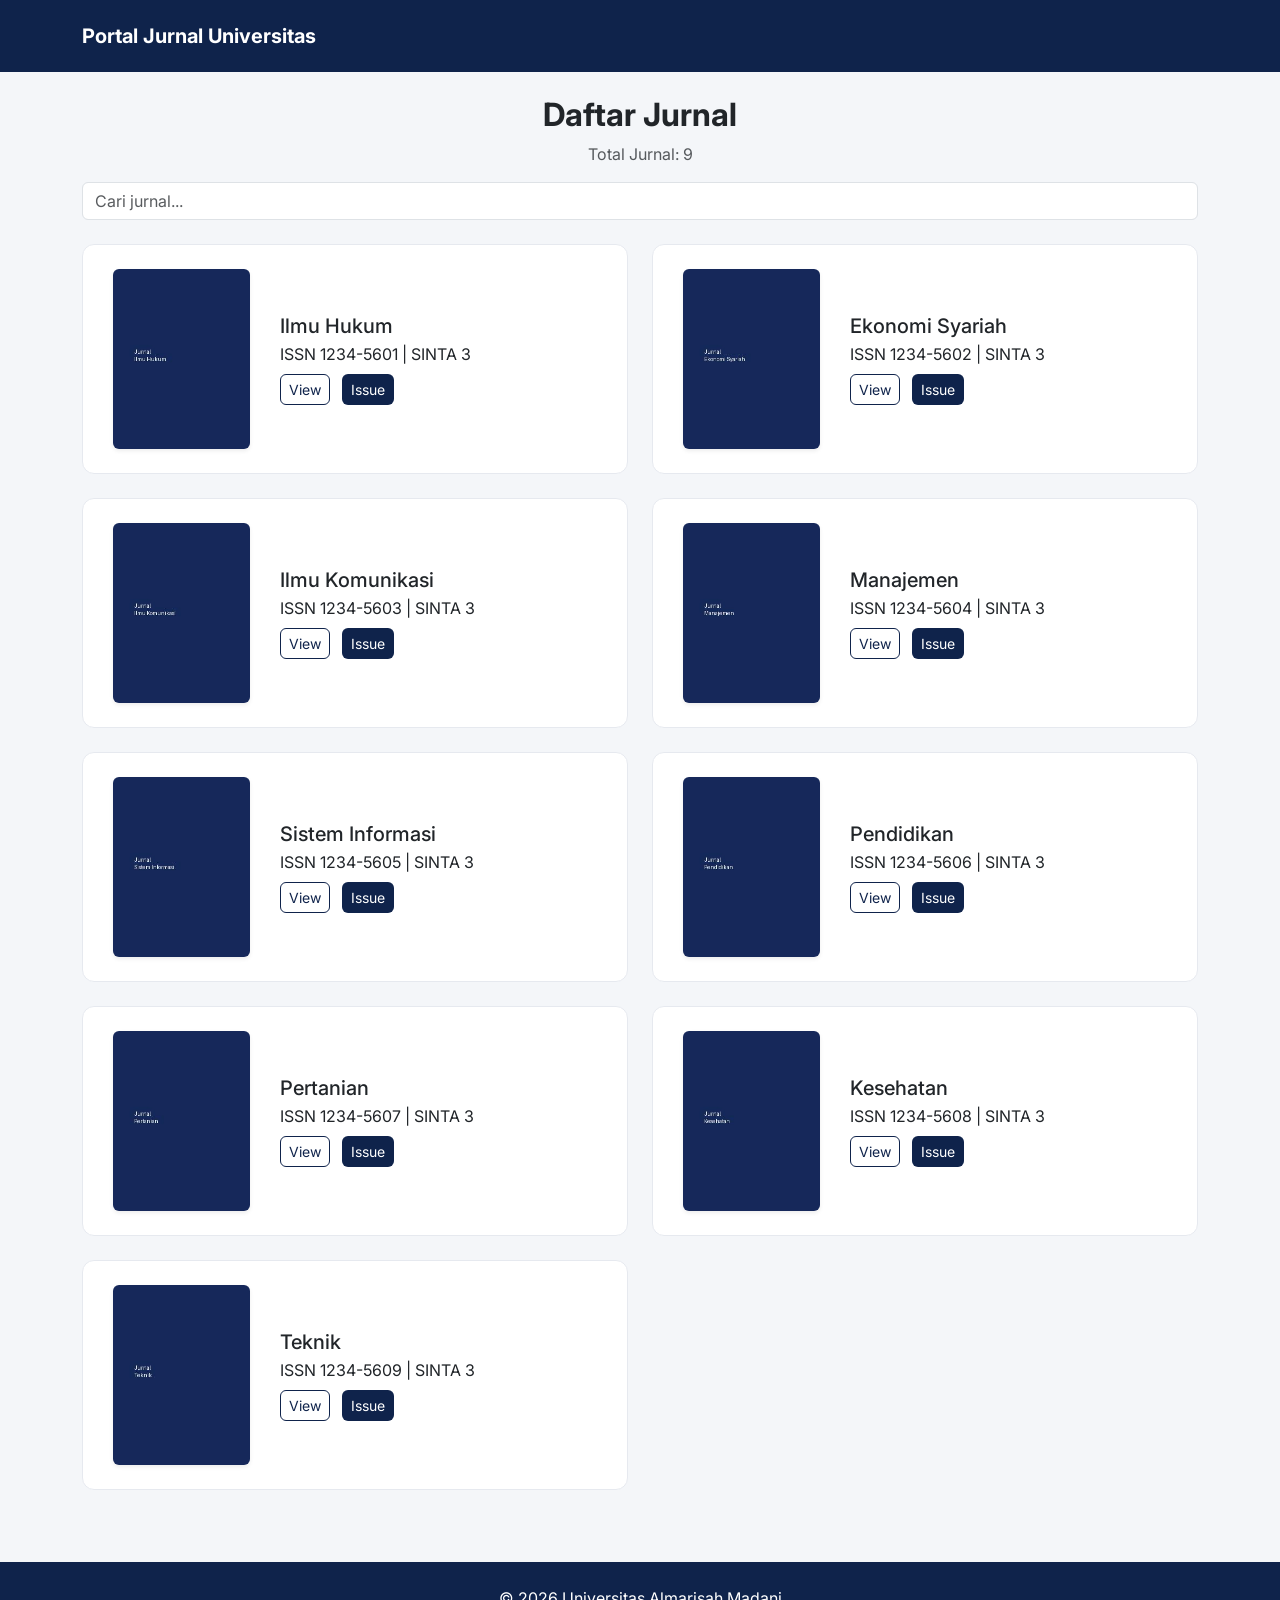
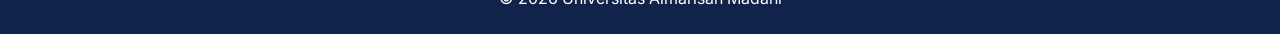
==== index.html @ 6769cc36 "first commit" ====
<!DOCTYPE html>
<html lang="id">
<head>
<meta charset="UTF-8">
<meta name="viewport" content="width=device-width, initial-scale=1">
<title>Portal Jurnal Universitas Almarisah Madani</title>

<link href="https://fonts.googleapis.com/css2?family=Inter:wght@400;600;700&display=swap" rel="stylesheet">
<link href="https://cdn.jsdelivr.net/npm/bootstrap@5.3.2/dist/css/bootstrap.min.css" rel="stylesheet">
<link href="https://unpkg.com/aos@2.3.4/dist/aos.css" rel="stylesheet">
<link rel="stylesheet" href="assets/css/style.css">
</head>
<body>

<nav class="navbar navbar-dark academic-navbar py-3">
  <div class="container">
    <span class="navbar-brand fw-bold">Portal Jurnal Universitas</span>
  </div>
</nav>

<section class="py-4 text-center">
  <div class="container">
    <h2 class="fw-bold">Daftar Jurnal</h2>
    <p class="text-muted">Total Jurnal: <span id="totalJurnal"></span></p>
    <input type="text" id="searchInput" class="form-control mt-3" placeholder="Cari jurnal...">
  </div>
</section>

<section class="pb-5">
  <div class="container">
    <div class="row" id="journalContainer">
      
    <div class="col-lg-6 mb-4 journal-item" data-aos="fade-up">
        <div class="journal-card p-4 h-100">
            <div class="row align-items-center g-4">
                <div class="col-4 text-center">
                    <img src="assets/img/cover1.jpg" class="img-fluid rounded shadow-sm" style="max-height:180px;">
                </div>
                <div class="col-8">
                    <h5 class="journal-title mb-1">Ilmu Hukum</h5>
                    <div class="journal-meta mb-2">ISSN 1234-5601 | SINTA 3</div>
                    <a href="jurnal1/index.html" class="btn btn-outline-academic btn-sm me-2">View</a>
                    <a href="jurnal1/index.html" class="btn btn-academic btn-sm">Issue</a>
                </div>
            </div>
        </div>
    </div>
    
    <div class="col-lg-6 mb-4 journal-item" data-aos="fade-up">
        <div class="journal-card p-4 h-100">
            <div class="row align-items-center g-4">
                <div class="col-4 text-center">
                    <img src="assets/img/cover2.jpg" class="img-fluid rounded shadow-sm" style="max-height:180px;">
                </div>
                <div class="col-8">
                    <h5 class="journal-title mb-1">Ekonomi Syariah</h5>
                    <div class="journal-meta mb-2">ISSN 1234-5602 | SINTA 3</div>
                    <a href="jurnal2/index.html" class="btn btn-outline-academic btn-sm me-2">View</a>
                    <a href="jurnal2/index.html" class="btn btn-academic btn-sm">Issue</a>
                </div>
            </div>
        </div>
    </div>
    
    <div class="col-lg-6 mb-4 journal-item" data-aos="fade-up">
        <div class="journal-card p-4 h-100">
            <div class="row align-items-center g-4">
                <div class="col-4 text-center">
                    <img src="assets/img/cover3.jpg" class="img-fluid rounded shadow-sm" style="max-height:180px;">
                </div>
                <div class="col-8">
                    <h5 class="journal-title mb-1">Ilmu Komunikasi</h5>
                    <div class="journal-meta mb-2">ISSN 1234-5603 | SINTA 3</div>
                    <a href="jurnal3/index.html" class="btn btn-outline-academic btn-sm me-2">View</a>
                    <a href="jurnal3/index.html" class="btn btn-academic btn-sm">Issue</a>
                </div>
            </div>
        </div>
    </div>
    
    <div class="col-lg-6 mb-4 journal-item" data-aos="fade-up">
        <div class="journal-card p-4 h-100">
            <div class="row align-items-center g-4">
                <div class="col-4 text-center">
                    <img src="assets/img/cover4.jpg" class="img-fluid rounded shadow-sm" style="max-height:180px;">
                </div>
                <div class="col-8">
                    <h5 class="journal-title mb-1">Manajemen</h5>
                    <div class="journal-meta mb-2">ISSN 1234-5604 | SINTA 3</div>
                    <a href="jurnal4/index.html" class="btn btn-outline-academic btn-sm me-2">View</a>
                    <a href="jurnal4/index.html" class="btn btn-academic btn-sm">Issue</a>
                </div>
            </div>
        </div>
    </div>
    
    <div class="col-lg-6 mb-4 journal-item" data-aos="fade-up">
        <div class="journal-card p-4 h-100">
            <div class="row align-items-center g-4">
                <div class="col-4 text-center">
                    <img src="assets/img/cover5.jpg" class="img-fluid rounded shadow-sm" style="max-height:180px;">
                </div>
                <div class="col-8">
                    <h5 class="journal-title mb-1">Sistem Informasi</h5>
                    <div class="journal-meta mb-2">ISSN 1234-5605 | SINTA 3</div>
                    <a href="jurnal5/index.html" class="btn btn-outline-academic btn-sm me-2">View</a>
                    <a href="jurnal5/index.html" class="btn btn-academic btn-sm">Issue</a>
                </div>
            </div>
        </div>
    </div>
    
    <div class="col-lg-6 mb-4 journal-item" data-aos="fade-up">
        <div class="journal-card p-4 h-100">
            <div class="row align-items-center g-4">
                <div class="col-4 text-center">
                    <img src="assets/img/cover6.jpg" class="img-fluid rounded shadow-sm" style="max-height:180px;">
                </div>
                <div class="col-8">
                    <h5 class="journal-title mb-1">Pendidikan</h5>
                    <div class="journal-meta mb-2">ISSN 1234-5606 | SINTA 3</div>
                    <a href="jurnal6/index.html" class="btn btn-outline-academic btn-sm me-2">View</a>
                    <a href="jurnal6/index.html" class="btn btn-academic btn-sm">Issue</a>
                </div>
            </div>
        </div>
    </div>
    
    <div class="col-lg-6 mb-4 journal-item" data-aos="fade-up">
        <div class="journal-card p-4 h-100">
            <div class="row align-items-center g-4">
                <div class="col-4 text-center">
                    <img src="assets/img/cover7.jpg" class="img-fluid rounded shadow-sm" style="max-height:180px;">
                </div>
                <div class="col-8">
                    <h5 class="journal-title mb-1">Pertanian</h5>
                    <div class="journal-meta mb-2">ISSN 1234-5607 | SINTA 3</div>
                    <a href="jurnal7/index.html" class="btn btn-outline-academic btn-sm me-2">View</a>
                    <a href="jurnal7/index.html" class="btn btn-academic btn-sm">Issue</a>
                </div>
            </div>
        </div>
    </div>
    
    <div class="col-lg-6 mb-4 journal-item" data-aos="fade-up">
        <div class="journal-card p-4 h-100">
            <div class="row align-items-center g-4">
                <div class="col-4 text-center">
                    <img src="assets/img/cover8.jpg" class="img-fluid rounded shadow-sm" style="max-height:180px;">
                </div>
                <div class="col-8">
                    <h5 class="journal-title mb-1">Kesehatan</h5>
                    <div class="journal-meta mb-2">ISSN 1234-5608 | SINTA 3</div>
                    <a href="jurnal8/index.html" class="btn btn-outline-academic btn-sm me-2">View</a>
                    <a href="jurnal8/index.html" class="btn btn-academic btn-sm">Issue</a>
                </div>
            </div>
        </div>
    </div>
    
    <div class="col-lg-6 mb-4 journal-item" data-aos="fade-up">
        <div class="journal-card p-4 h-100">
            <div class="row align-items-center g-4">
                <div class="col-4 text-center">
                    <img src="assets/img/cover9.jpg" class="img-fluid rounded shadow-sm" style="max-height:180px;">
                </div>
                <div class="col-8">
                    <h5 class="journal-title mb-1">Teknik</h5>
                    <div class="journal-meta mb-2">ISSN 1234-5609 | SINTA 3</div>
                    <a href="jurnal9/index.html" class="btn btn-outline-academic btn-sm me-2">View</a>
                    <a href="jurnal9/index.html" class="btn btn-academic btn-sm">Issue</a>
                </div>
            </div>
        </div>
    </div>
    
    </div>
  </div>
</section>

<footer class="academic-footer text-center py-4">
  © 2026 Universitas Almarisah Madani
</footer>

<script src="https://cdn.jsdelivr.net/npm/bootstrap@5.3.2/dist/js/bootstrap.bundle.min.js"></script>
<script src="https://unpkg.com/aos@2.3.4/dist/aos.js"></script>
<script src="assets/js/script.js"></script>
<script>
AOS.init({ duration: 800, once: true });
</script>
</body>
</html>
---- assets/css/style.css ----
body { font-family: 'Inter', sans-serif; background:#f4f6f9; }
.academic-navbar { background:#0f234b; }
.journal-card { background:#fff; border:1px solid #e6e9ef; border-radius:12px; transition:0.25s; }
.journal-card:hover { box-shadow:0 8px 24px rgba(0,0,0,0.06); transform:translateY(-3px); }
.btn-academic { background:#0f234b; color:#fff; border-radius:6px; }
.btn-academic:hover { background:#0c1c3a; color:#fff; }
.btn-outline-academic { border:1px solid #0f234b; color:#0f234b; border-radius:6px; }
.btn-outline-academic:hover { background:#0f234b; color:#fff; }
.academic-footer { background:#0f234b; color:#fff; }
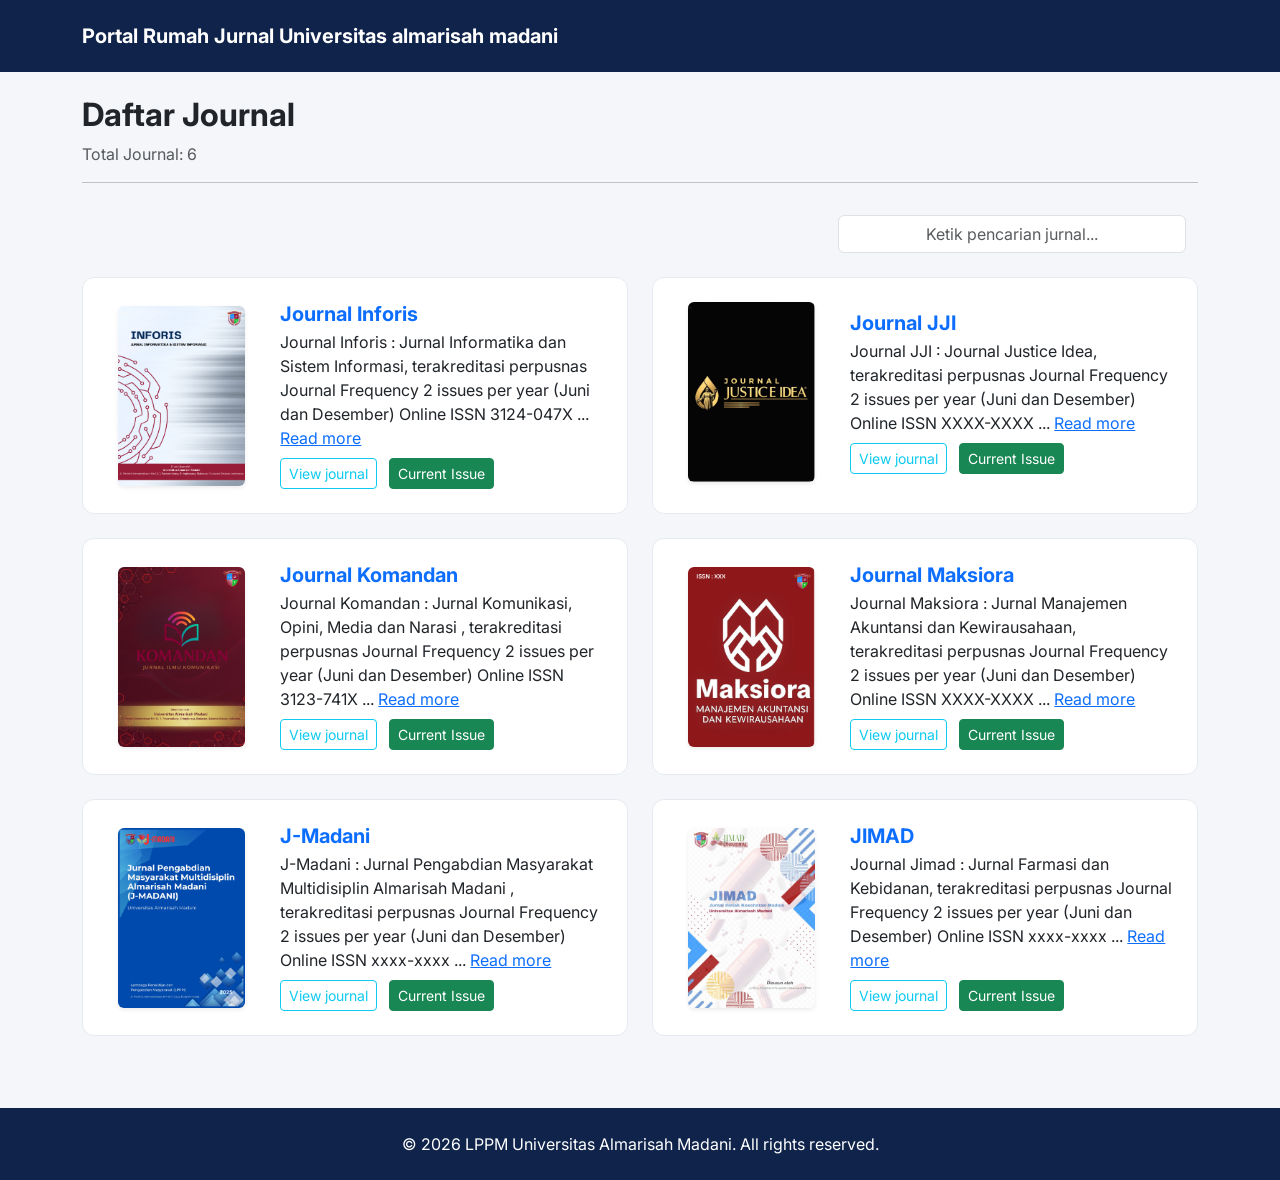
==== commit baf61539: "rju" ====
--- a/index.html
+++ b/index.html
@@ -1,192 +1,315 @@
-<!DOCTYPE html>
+<!doctype html>
 <html lang="id">
-<head>
-<meta charset="UTF-8">
-<meta name="viewport" content="width=device-width, initial-scale=1">
-<title>Portal Jurnal Universitas Almarisah Madani</title>
-
-<link href="https://fonts.googleapis.com/css2?family=Inter:wght@400;600;700&display=swap" rel="stylesheet">
-<link href="https://cdn.jsdelivr.net/npm/bootstrap@5.3.2/dist/css/bootstrap.min.css" rel="stylesheet">
-<link href="https://unpkg.com/aos@2.3.4/dist/aos.css" rel="stylesheet">
-<link rel="stylesheet" href="assets/css/style.css">
-</head>
-<body>
-
-<nav class="navbar navbar-dark academic-navbar py-3">
-  <div class="container">
-    <span class="navbar-brand fw-bold">Portal Jurnal Universitas</span>
-  </div>
-</nav>
-
-<section class="py-4 text-center">
-  <div class="container">
-    <h2 class="fw-bold">Daftar Jurnal</h2>
-    <p class="text-muted">Total Jurnal: <span id="totalJurnal"></span></p>
-    <input type="text" id="searchInput" class="form-control mt-3" placeholder="Cari jurnal...">
-  </div>
-</section>
-
-<section class="pb-5">
-  <div class="container">
-    <div class="row" id="journalContainer">
-      
-    <div class="col-lg-6 mb-4 journal-item" data-aos="fade-up">
-        <div class="journal-card p-4 h-100">
-            <div class="row align-items-center g-4">
-                <div class="col-4 text-center">
-                    <img src="assets/img/cover1.jpg" class="img-fluid rounded shadow-sm" style="max-height:180px;">
-                </div>
-                <div class="col-8">
-                    <h5 class="journal-title mb-1">Ilmu Hukum</h5>
-                    <div class="journal-meta mb-2">ISSN 1234-5601 | SINTA 3</div>
-                    <a href="jurnal1/index.html" class="btn btn-outline-academic btn-sm me-2">View</a>
-                    <a href="jurnal1/index.html" class="btn btn-academic btn-sm">Issue</a>
-                </div>
-            </div>
+  <head>
+    <meta charset="UTF-8" />
+    <meta name="viewport" content="width=device-width, initial-scale=1" />
+    <title>Portal Jurnal Universitas Almarisah Madani</title>
+
+    <link
+      href="https://fonts.googleapis.com/css2?family=Inter:wght@400;600;700&display=swap"
+      rel="stylesheet"
+    />
+    <link
+      href="https://cdn.jsdelivr.net/npm/bootstrap@5.3.2/dist/css/bootstrap.min.css"
+      rel="stylesheet"
+    />
+    <link href="https://unpkg.com/aos@2.3.4/dist/aos.css" rel="stylesheet" />
+    <link rel="stylesheet" href="assets/css/style.css" />
+  </head>
+  <body>
+    <nav class="navbar navbar-dark academic-navbar py-3">
+      <div class="container">
+        <span class="navbar-brand fw-bold">Portal Rumah Jurnal Universitas almarisah madani</span>
+      </div>
+    </nav>
+
+    <section class="py-4 text-left">
+      <div class="container">
+        <h2 class="fw-bold">Daftar Journal</h2>
+        <p class="text-muted">Total Journal: <span id="totalJurnal"></span></p>
+        <hr>
+        <div class="container text-center">
+        <!-- Stack the columns on mobile by making one full-width and the other half-width -->
+        <div class="row">
+          <div class="col-md-8"></div>
+          <div class="col-6 col-md-4">
+            <input
+          type="text"
+          id="searchInput"
+          class="form-control mt-3 text-center"
+          placeholder="Ketik pencarian jurnal..."
+        />
+          </div>
         </div>
-    </div>
-    
-    <div class="col-lg-6 mb-4 journal-item" data-aos="fade-up">
-        <div class="journal-card p-4 h-100">
-            <div class="row align-items-center g-4">
-                <div class="col-4 text-center">
-                    <img src="assets/img/cover2.jpg" class="img-fluid rounded shadow-sm" style="max-height:180px;">
-                </div>
-                <div class="col-8">
-                    <h5 class="journal-title mb-1">Ekonomi Syariah</h5>
-                    <div class="journal-meta mb-2">ISSN 1234-5602 | SINTA 3</div>
-                    <a href="jurnal2/index.html" class="btn btn-outline-academic btn-sm me-2">View</a>
-                    <a href="jurnal2/index.html" class="btn btn-academic btn-sm">Issue</a>
-                </div>
-            </div>
+        
+      </div>
+    </section>
+
+    <section class="pb-5">
+      <div class="container">
+        <div class="row" id="journalContainer">
+          <div class="col-lg-6 mb-4 journal-item" data-aos="fade-up">
+            <div class="journal-card p-4 h-100">
+              <div class="row align-items-center g-4">
+                <div class="col-4 text-center">
+                  <img
+                    src="assets/img/cover1.png"
+                    class="img-fluid rounded shadow-sm"
+                    style="max-height: 180px"
+                  />
+                </div>
+                <div class="col-8">
+                  <h5 class="journal-title text-primary fw-bold mb-1">Journal Inforis</h5>
+                  <div class="journal-meta mb-2">
+                    Journal Inforis : Jurnal Informatika dan Sistem Informasi,
+                    terakreditasi perpusnas Journal Frequency 2 issues per year
+                    (Juni dan Desember) Online ISSN 3124-047X ...
+                    <a
+                      href="https://istech.biteks.my.id/index.php/inforis/index"
+                      target="_blank"
+                    >
+                      Read more
+                    </a>
+                  </div>
+                  <a
+                    href="https://istech.biteks.my.id/index.php/inforis/index"
+                    class="btn btn-outline-info btn-sm me-2"
+                    target="_blank"
+                    >View journal</a
+                  >
+                  <a
+                    href="https://istech.biteks.my.id/index.php/inforis/issue/archive"
+                    class="btn btn-success btn-sm"
+                    target="_blank"
+                    >Current Issue</a
+                  >
+                </div>
+
+                <!-- <div class="description" style="margin-bottom: 10px">
+                  Journal title Legality : Jurnal Ilmiah Hukum Initials LJIH
+                  Grade Sinta 1 Journal Frequency 2 issues per year (March and
+                  September) DOI prefix 10.22219&nbsp; by&nbsp; &nbsp; Print
+                  ISSN 0854-6509 Online ISSN 2549-4600 Editor-in ...
+                  <a href="https://ejournal.umm.ac.id/index.php/legality">
+                    Read more
+                  </a>
+                </div> -->
+              </div>
+            </div>
+          </div>
+
+          <div class="col-lg-6 mb-4 journal-item" data-aos="fade-up">
+            <div class="journal-card p-4 h-100">
+              <div class="row align-items-center g-4">
+                <div class="col-4 text-center">
+                  <img
+                    src="assets/img/cover2.png"
+                    class="img-fluid rounded shadow-sm"
+                    style="max-height: 180px"
+                  />
+                </div>
+                <div class="col-8">
+                  <h5 class="journal-title text-primary fw-bold mb-1">Journal JJI</h5>
+                  <div class="journal-meta mb-2">
+                    Journal JJI : Journal Justice Idea,
+                    terakreditasi perpusnas Journal Frequency 2 issues per year
+                    (Juni dan Desember) Online ISSN XXXX-XXXX ...
+                    <a
+                      href="https://jji.biteks.my.id/index.php/jji/"
+                      target="_blank"
+                    >
+                      Read more
+                    </a>
+                  </div>
+                  <a
+                    href="https://jji.biteks.my.id/index.php/jji/index"
+                    class="btn btn-outline-info btn-sm me-2"
+                    target="_blank"
+                    >View journal</a
+                  >
+                  <a
+                    href="https://jji.biteks.my.id/index.php/jji/issue/archive"
+                    class="btn btn-success btn-sm"
+                    target="_blank"
+                    >Current Issue</a
+                  >
+                </div>
+              </div>
+            </div>
+          </div>
+
+          <div class="col-lg-6 mb-4 journal-item" data-aos="fade-up">
+            <div class="journal-card p-4 h-100">
+              <div class="row align-items-center g-4">
+                <div class="col-4 text-center">
+                  <img
+                    src="assets/img/cover3.png"
+                    class="img-fluid rounded shadow-sm"
+                    style="max-height: 180px"
+                  />
+                </div>
+                <div class="col-8">
+                  <h5 class="journal-title text-primary fw-bold mb-1">Journal Komandan</h5>
+                  <div class="journal-meta mb-2">
+                    Journal Komandan : Jurnal Komunikasi, Opini, Media dan Narasi ,
+                    terakreditasi perpusnas Journal Frequency 2 issues per year
+                    (Juni dan Desember) Online ISSN 3123-741X ...
+                    <a
+                      href="https://komandan.biteks.my.id/index.php/komandan/index"
+                      target="_blank"
+                    >
+                      Read more
+                    </a>
+                  </div>
+                  <a
+                    href="https://komandan.biteks.my.id/index.php/komandan/index"
+                    class="btn btn-outline-info btn-sm me-2"
+                    target="_blank"
+                    >View journal</a
+                  >
+                  <a
+                    href="https://komandan.biteks.my.id/index.php/komandan/issue/archive"
+                    class="btn btn-success btn-sm"
+                    target="_blank"
+                    >Current Issue</a
+                  >
+                </div>
+              </div>
+            </div>
+          </div>
+
+          <div class="col-lg-6 mb-4 journal-item" data-aos="fade-up">
+            <div class="journal-card p-4 h-100">
+              <div class="row align-items-center g-4">
+                <div class="col-4 text-center">
+                  <img
+                    src="assets/img/cover4.png"
+                    class="img-fluid rounded shadow-sm"
+                    style="max-height: 180px"
+                  />
+                </div>
+                <div class="col-8">
+                  <h5 class="journal-title text-primary fw-bold mb-1">Journal Maksiora</h5>
+                  <div class="journal-meta mb-2">
+                    Journal Maksiora : Jurnal Manajemen Akuntansi dan Kewirausahaan,
+                    terakreditasi perpusnas Journal Frequency 2 issues per year
+                    (Juni dan Desember) Online ISSN XXXX-XXXX ...
+                    <a
+                      href="https://istech.biteks.my.id/index.php/inforis/index"
+                      target="_blank"
+                    >
+                      Read more
+                    </a>
+                  </div>
+                  <a
+                    href="https://maksiora.biteks.my.id/index.php/maksiora/index"
+                    class="btn btn-outline-info btn-sm me-2"
+                    target="_blank"
+                    >View journal</a
+                  >
+                  <a
+                    href="https://maksiora.biteks.my.id/index.php/maksiora/issue/archive"
+                    class="btn btn-success btn-sm"
+                    target="_blank"
+                    >Current Issue</a
+                  >
+                </div>
+              </div>
+            </div>
+          </div>
+
+          <div class="col-lg-6 mb-4 journal-item" data-aos="fade-up">
+            <div class="journal-card p-4 h-100">
+              <div class="row align-items-center g-4">
+                <div class="col-4 text-center">
+                  <img
+                    src="assets/img/cover5.png"
+                    class="img-fluid rounded shadow-sm"
+                    style="max-height: 180px"
+                  />
+                </div>
+                <div class="col-8">
+                  <h5 class="journal-title text-primary fw-bold mb-1">J-Madani</h5>
+                  <div class="journal-meta mb-2">
+                    J-Madani : Jurnal Pengabdian Masyarakat Multidisiplin Almarisah Madani ,
+                    terakreditasi perpusnas Journal Frequency 2 issues per year
+                    (Juni dan Desember) Online ISSN xxxx-xxxx ...
+                    <a
+                      href="https://abdimas.biteks.my.id/index.php/abdimas/index"
+                      target="_blank"
+                    >
+                      Read more
+                    </a>
+                  </div>
+                  <a
+                    href="https://abdimas.biteks.my.id/index.php/abdimas/index"
+                    class="btn btn-outline-info btn-sm me-2"
+                    target="_blank"
+                    >View journal</a
+                  >
+                  <a
+                    href="https://abdimas.biteks.my.id/index.php/abdimas/issue/archive"
+                    class="btn btn-success btn-sm"
+                    target="_blank"
+                    >Current Issue</a
+                  >
+                </div>
+              </div>
+            </div>
+          </div>
+
+          <div class="col-lg-6 mb-4 journal-item" data-aos="fade-up">
+            <div class="journal-card p-4 h-100">
+              <div class="row align-items-center g-4">
+                <div class="col-4 text-center">
+                  <img
+                    src="assets/img/cover6.png"
+                    class="img-fluid rounded shadow-sm"
+                    style="max-height: 180px"
+                  />
+                </div>
+                <div class="col-8">
+                  <h5 class="journal-title text-primary fw-bold mb-1">JIMAD</h5>
+                  <div class="journal-meta mb-2">
+                    Journal Jimad : Jurnal Farmasi dan Kebidanan,
+                    terakreditasi perpusnas Journal Frequency 2 issues per year
+                    (Juni dan Desember) Online ISSN xxxx-xxxx ...
+                    <a
+                      href="https://jimad.biteks.my.id/index.php/jimad/index"
+                      target="_blank"
+                    >
+                      Read more
+                    </a>
+                  </div>
+                  <a
+                    href="https://jimad.biteks.my.id/index.php/jimad/index"
+                    class="btn btn-outline-info btn-sm me-2"
+                    target="_blank"
+                    >View journal</a
+                  >
+                  <a
+                    href="https://jimad.biteks.my.id/index.php/jimad/issue/archive"
+                    class="btn btn-success btn-sm"
+                    target="_blank"
+                    >Current Issue</a
+                  >
+                </div>
+              </div>
+            </div>
+          </div>
         </div>
-    </div>
-    
-    <div class="col-lg-6 mb-4 journal-item" data-aos="fade-up">
-        <div class="journal-card p-4 h-100">
-            <div class="row align-items-center g-4">
-                <div class="col-4 text-center">
-                    <img src="assets/img/cover3.jpg" class="img-fluid rounded shadow-sm" style="max-height:180px;">
-                </div>
-                <div class="col-8">
-                    <h5 class="journal-title mb-1">Ilmu Komunikasi</h5>
-                    <div class="journal-meta mb-2">ISSN 1234-5603 | SINTA 3</div>
-                    <a href="jurnal3/index.html" class="btn btn-outline-academic btn-sm me-2">View</a>
-                    <a href="jurnal3/index.html" class="btn btn-academic btn-sm">Issue</a>
-                </div>
-            </div>
-        </div>
-    </div>
-    
-    <div class="col-lg-6 mb-4 journal-item" data-aos="fade-up">
-        <div class="journal-card p-4 h-100">
-            <div class="row align-items-center g-4">
-                <div class="col-4 text-center">
-                    <img src="assets/img/cover4.jpg" class="img-fluid rounded shadow-sm" style="max-height:180px;">
-                </div>
-                <div class="col-8">
-                    <h5 class="journal-title mb-1">Manajemen</h5>
-                    <div class="journal-meta mb-2">ISSN 1234-5604 | SINTA 3</div>
-                    <a href="jurnal4/index.html" class="btn btn-outline-academic btn-sm me-2">View</a>
-                    <a href="jurnal4/index.html" class="btn btn-academic btn-sm">Issue</a>
-                </div>
-            </div>
-        </div>
-    </div>
-    
-    <div class="col-lg-6 mb-4 journal-item" data-aos="fade-up">
-        <div class="journal-card p-4 h-100">
-            <div class="row align-items-center g-4">
-                <div class="col-4 text-center">
-                    <img src="assets/img/cover5.jpg" class="img-fluid rounded shadow-sm" style="max-height:180px;">
-                </div>
-                <div class="col-8">
-                    <h5 class="journal-title mb-1">Sistem Informasi</h5>
-                    <div class="journal-meta mb-2">ISSN 1234-5605 | SINTA 3</div>
-                    <a href="jurnal5/index.html" class="btn btn-outline-academic btn-sm me-2">View</a>
-                    <a href="jurnal5/index.html" class="btn btn-academic btn-sm">Issue</a>
-                </div>
-            </div>
-        </div>
-    </div>
-    
-    <div class="col-lg-6 mb-4 journal-item" data-aos="fade-up">
-        <div class="journal-card p-4 h-100">
-            <div class="row align-items-center g-4">
-                <div class="col-4 text-center">
-                    <img src="assets/img/cover6.jpg" class="img-fluid rounded shadow-sm" style="max-height:180px;">
-                </div>
-                <div class="col-8">
-                    <h5 class="journal-title mb-1">Pendidikan</h5>
-                    <div class="journal-meta mb-2">ISSN 1234-5606 | SINTA 3</div>
-                    <a href="jurnal6/index.html" class="btn btn-outline-academic btn-sm me-2">View</a>
-                    <a href="jurnal6/index.html" class="btn btn-academic btn-sm">Issue</a>
-                </div>
-            </div>
-        </div>
-    </div>
-    
-    <div class="col-lg-6 mb-4 journal-item" data-aos="fade-up">
-        <div class="journal-card p-4 h-100">
-            <div class="row align-items-center g-4">
-                <div class="col-4 text-center">
-                    <img src="assets/img/cover7.jpg" class="img-fluid rounded shadow-sm" style="max-height:180px;">
-                </div>
-                <div class="col-8">
-                    <h5 class="journal-title mb-1">Pertanian</h5>
-                    <div class="journal-meta mb-2">ISSN 1234-5607 | SINTA 3</div>
-                    <a href="jurnal7/index.html" class="btn btn-outline-academic btn-sm me-2">View</a>
-                    <a href="jurnal7/index.html" class="btn btn-academic btn-sm">Issue</a>
-                </div>
-            </div>
-        </div>
-    </div>
-    
-    <div class="col-lg-6 mb-4 journal-item" data-aos="fade-up">
-        <div class="journal-card p-4 h-100">
-            <div class="row align-items-center g-4">
-                <div class="col-4 text-center">
-                    <img src="assets/img/cover8.jpg" class="img-fluid rounded shadow-sm" style="max-height:180px;">
-                </div>
-                <div class="col-8">
-                    <h5 class="journal-title mb-1">Kesehatan</h5>
-                    <div class="journal-meta mb-2">ISSN 1234-5608 | SINTA 3</div>
-                    <a href="jurnal8/index.html" class="btn btn-outline-academic btn-sm me-2">View</a>
-                    <a href="jurnal8/index.html" class="btn btn-academic btn-sm">Issue</a>
-                </div>
-            </div>
-        </div>
-    </div>
-    
-    <div class="col-lg-6 mb-4 journal-item" data-aos="fade-up">
-        <div class="journal-card p-4 h-100">
-            <div class="row align-items-center g-4">
-                <div class="col-4 text-center">
-                    <img src="assets/img/cover9.jpg" class="img-fluid rounded shadow-sm" style="max-height:180px;">
-                </div>
-                <div class="col-8">
-                    <h5 class="journal-title mb-1">Teknik</h5>
-                    <div class="journal-meta mb-2">ISSN 1234-5609 | SINTA 3</div>
-                    <a href="jurnal9/index.html" class="btn btn-outline-academic btn-sm me-2">View</a>
-                    <a href="jurnal9/index.html" class="btn btn-academic btn-sm">Issue</a>
-                </div>
-            </div>
-        </div>
-    </div>
-    
-    </div>
-  </div>
-</section>
-
-<footer class="academic-footer text-center py-4">
-  © 2026 Universitas Almarisah Madani
-</footer>
-
-<script src="https://cdn.jsdelivr.net/npm/bootstrap@5.3.2/dist/js/bootstrap.bundle.min.js"></script>
-<script src="https://unpkg.com/aos@2.3.4/dist/aos.js"></script>
-<script src="assets/js/script.js"></script>
-<script>
-AOS.init({ duration: 800, once: true });
-</script>
-</body>
+      </div>
+    </section>
+
+    <footer class="academic-footer text-center py-4">
+      © 2026 LPPM Universitas Almarisah Madani. All rights reserved.
+    </footer>
+
+    <script src="https://cdn.jsdelivr.net/npm/bootstrap@5.3.2/dist/js/bootstrap.bundle.min.js"></script>
+    <script src="https://unpkg.com/aos@2.3.4/dist/aos.js"></script>
+    <script src="assets/js/script.js"></script>
+    <script>
+      AOS.init({ duration: 800, once: true });
+    </script>
+  </body>
 </html>
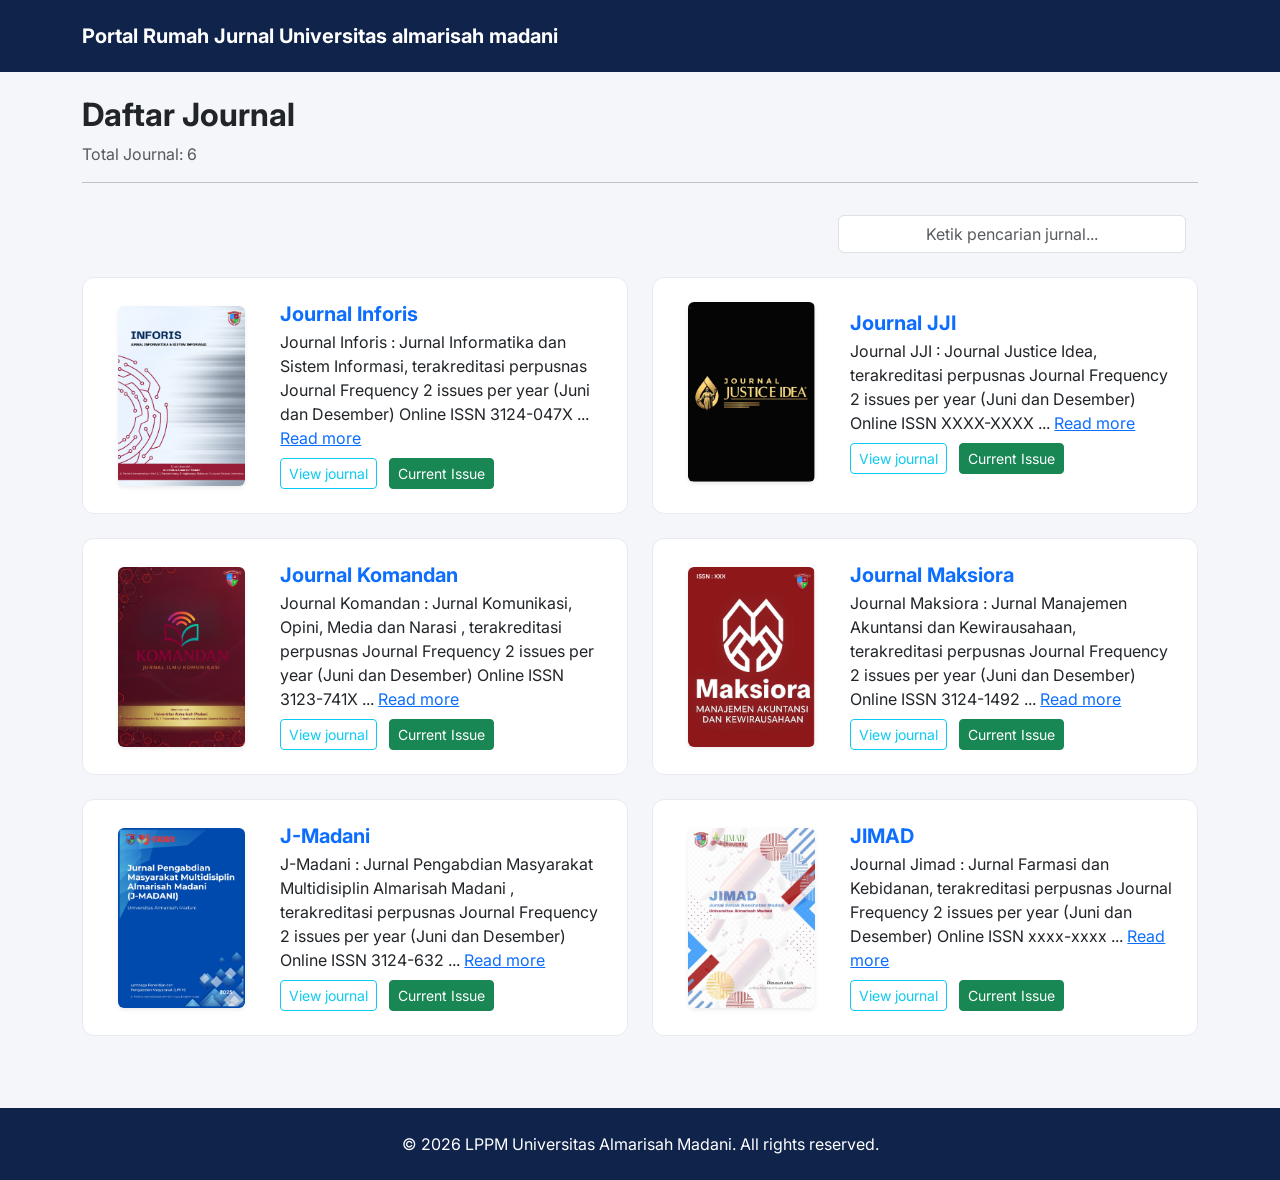
==== commit 8bc368a5: "issn abdimas" ====
--- a/index.html
+++ b/index.html
@@ -193,9 +193,9 @@
                   <div class="journal-meta mb-2">
                     Journal Maksiora : Jurnal Manajemen Akuntansi dan Kewirausahaan,
                     terakreditasi perpusnas Journal Frequency 2 issues per year
-                    (Juni dan Desember) Online ISSN XXXX-XXXX ...
-                    <a
-                      href="https://istech.biteks.my.id/index.php/inforis/index"
+                    (Juni dan Desember) Online ISSN 3124-1492 ...
+                    <a
+                      href="https://maksiora.biteks.my.id/index.php/maksiora/index"
                       target="_blank"
                     >
                       Read more
@@ -233,7 +233,7 @@
                   <div class="journal-meta mb-2">
                     J-Madani : Jurnal Pengabdian Masyarakat Multidisiplin Almarisah Madani ,
                     terakreditasi perpusnas Journal Frequency 2 issues per year
-                    (Juni dan Desember) Online ISSN xxxx-xxxx ...
+                    (Juni dan Desember) Online ISSN 3124-632 ...
                     <a
                       href="https://abdimas.biteks.my.id/index.php/abdimas/index"
                       target="_blank"
